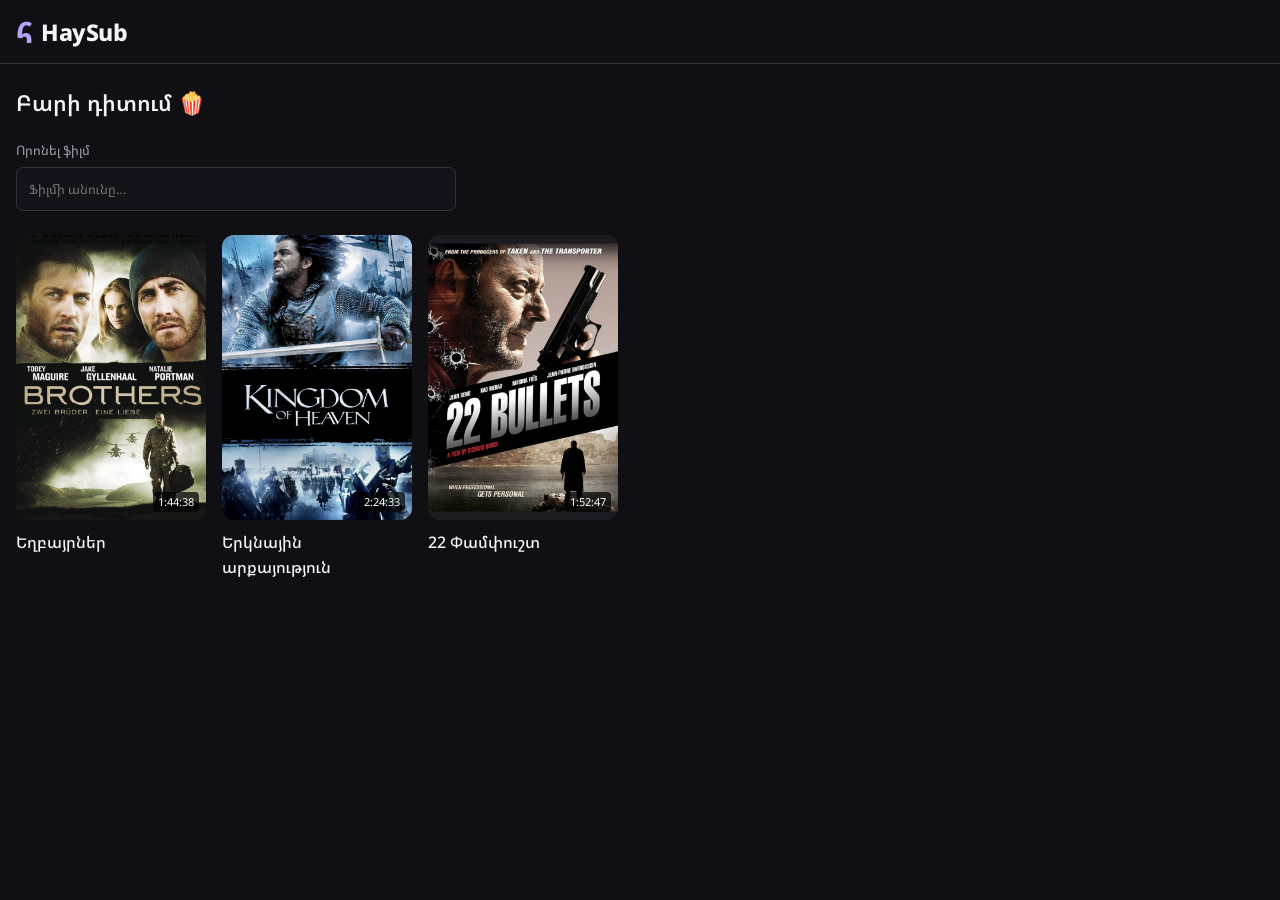
==== catalog-site/index.html @ b4ad7a3d "up" ====
<!doctype html>
<html lang="hy">
<head><meta charset="utf-8"><meta name="viewport" content="width=device-width,initial-scale=1"><meta name="referrer" content="no-referrer"><title>HaySub — Ֆիլմեր հայերեն ենթագրերով</title><link rel="icon" href="assets/site-planet.png"><link rel="stylesheet" href="assets/style.css"><link rel="stylesheet" href="assets/viewer.css"><link rel="stylesheet" href="catalog.css"></head>
<body class="public-viewer">
<header class="viewer-header"><a class="brand" href="./">հ<span>HaySub</span></a></header>
<main><h1>Բարի դիտում 🍿</h1><label class="catalog-search">Որոնել ֆիլմ<input id="search" type="search" placeholder="Ֆիլմի անունը…" autocomplete="off"></label><p id="catalog-status" class="notice" role="status">Բեռնվում են ֆիլմերը…</p><section aria-label="Ֆիլմեր"><div id="public-videos" class="movie-grid"></div></section><noscript>Ֆիլմերը դիտելու համար միացրու JavaScript-ը։</noscript></main>
<script src="assets/playback-progress.js"></script><script src="catalog-model.js"></script><script src="catalog.js"></script></body></html>
---- catalog-site/assets/style.css ----
@import url('https://fonts.googleapis.com/css2?family=Noto+Sans+Armenian:wght@400;500;600;700;800&display=swap');
.workspace{padding-bottom:40px}.workspace>.file-translator{margin-top:0}
.translation-library{margin-top:24px;min-width:0}.translation-library h2{font-size:22px;margin:0}.library-heading{display:flex;align-items:center;justify-content:space-between;gap:16px}.library-heading .section-label{margin-bottom:12px}#library-search{display:block;width:100%;margin-top:8px}.saved-translation{display:grid;grid-template-columns:minmax(0,1fr) auto;gap:16px;border-top:1px solid var(--line);padding:20px 0}.saved-translation-body{min-width:0;overflow-wrap:anywhere}.saved-translation h3{margin:0 0 8px;font-size:16px}.saved-translation p{margin:4px 0}.saved-translation-actions{display:flex;gap:10px;align-items:center;flex-wrap:wrap}.saved-translation-actions a{text-decoration:none}.library-rename{grid-column:1/-1;display:flex;align-items:end;gap:12px;flex-wrap:wrap}.library-rename label{flex:1;min-width:180px}.library-rename input{display:block;width:100%;margin-top:8px}.library-rename p{flex-basis:100%;min-height:0}.translation-library [hidden]{display:none!important}@media(max-width:650px){.saved-translation{grid-template-columns:minmax(0,1fr)}.library-rename{grid-column:1}.translation-library h2{font-size:18px}}
.file-translator{min-width:0;max-width:100%;overflow-wrap:anywhere}.file-translation-form>*{min-width:0}.file-translation-form input[type=file]{min-width:0;max-width:100%;overflow:hidden}#file-translation-name,#file-translation-status{overflow-wrap:anywhere;max-width:100%}
.file-translator{margin-top:32px}.file-translator h2{font-size:22px;font-weight:600;margin:0 0 12px}.file-translation-form{display:grid;grid-template-columns:minmax(0,1fr) minmax(180px,260px);gap:20px;align-items:end;margin-top:20px}.file-translation-form input{display:block;width:100%;margin-top:8px}.file-translation-form .primary{margin-top:0}.file-translator progress{display:block;width:100%;height:10px;margin-top:20px;accent-color:var(--accent)}.file-translation-actions{display:flex;gap:12px;align-items:center;flex-wrap:wrap}.file-translation-actions a{text-decoration:none;display:inline-block}.file-translator [hidden]{display:none!important}@media(max-width:650px){.file-translation-form{grid-template-columns:1fr}.file-translator h2{font-size:18px}}
:root{color-scheme:dark;--bg:#101014;--panel:#1b1b22;--line:#34343f;--muted:#A3A0B0;--accent:#B7A2F3;--text:#F5F3FA}*{box-sizing:border-box}body{margin:0;background:var(--bg);color:var(--text);font-family:'Noto Sans Armenian',Arial,sans-serif;font-size:14px}header{height:88px;border-bottom:1px solid var(--line);display:flex;align-items:center;gap:35px;padding:0 5%}.brand{display:flex;align-items:center;gap:12px;font-size:34px;color:var(--accent);text-decoration:none;font-weight:800}.brand span{font-size:25px;color:var(--text);letter-spacing:-1px}.brand sup{font-size:9px;border:1px solid #50465f;padding:3px 6px;letter-spacing:1px}.header-note{color:var(--muted);font-size:12px}.local{margin-left:auto;font-size:10px;letter-spacing:1.5px;color:var(--accent)}main{max-width:1400px;margin:auto;padding:48px 5% 0}.eyebrow{font-size:10px;letter-spacing:2px;color:var(--accent);margin-bottom:18px}h1{font-size:clamp(32px,4vw,52px);line-height:1.3;letter-spacing:-1.5px;margin:0 0 18px}h1 span{color:var(--accent)}.intro p{color:var(--muted);line-height:1.9;margin-bottom:35px}.layout{display:grid;grid-template-columns:minmax(0,1fr) 280px;gap:24px}.panel{border:1px solid var(--line);border-radius:14px;background:var(--panel);padding:24px}.section-label{font-size:10px;letter-spacing:1.4px;color:var(--accent);margin-bottom:24px}.section-label span{color:var(--muted);margin-left:10px}label{display:block;color:var(--muted);font-size:12px}input,select,button{font:inherit}input,select{background:#131319;border:1px solid var(--line);color:var(--text);border-radius:7px;padding:12px}input:focus,select:focus{outline:2px solid var(--accent)}.url-field{display:flex;align-items:center;background:#131319;border:1px solid var(--line);border-radius:8px;margin:10px 0 16px;padding-left:16px;gap:10px}.url-field input{border:0;min-width:0;width:100%;padding:16px}.url-field span{color:var(--muted);font-size:22px}.upload{display:flex;gap:15px;align-items:center;border:1px dashed #4b4658;border-radius:8px;padding:18px;cursor:pointer}.upload-icon{color:var(--accent);font-size:24px}.upload strong{display:block;font-size:12px;font-weight:500}.upload small{display:block;color:var(--muted);font-size:10px;margin-top:5px}.file-badge{margin-left:auto;font-size:9px;color:var(--muted);border:1px solid #474051;border-radius:4px;padding:8px}.hint{color:var(--muted);font-size:11px;line-height:1.8}.primary{display:flex;justify-content:space-between;width:100%;background:var(--accent);border:0;border-radius:8px;padding:16px 20px;color:#211a33;font-weight:700;cursor:pointer;margin-top:20px}.primary:disabled{opacity:.5}.notice{font-size:12px;line-height:1.8;padding:14px 2px;color:var(--muted);min-height:50px}.notice.error{color:#ffb49f}.watch{padding:0;overflow:hidden}.watch-heading{display:flex;justify-content:space-between;padding:20px}.watch-heading .section-label{margin:0}#progress{font-size:10px;color:var(--muted)}.screen{aspect-ratio:16/9;min-height:210px;background:radial-gradient(ellipse at 50% 80%,#2b253b,#121217 65%);position:relative}#player{position:absolute;inset:0;width:100%;height:100%}#empty{text-align:center;position:absolute;inset:0;display:flex;flex-direction:column;align-items:center;justify-content:center}.play-symbol{width:58px;height:58px;display:grid;place-items:center;border:1px solid #514763;border-radius:50%;color:var(--accent);font-size:31px;margin-bottom:12px}#empty h2{font-size:16px;font-weight:500}#empty p{color:var(--muted);font-size:11px}.subtitle-area{min-height:125px;padding:25px 20px;text-align:center;background:#15131c;border-bottom:1px solid var(--line);display:flex;flex-direction:column;justify-content:center;gap:10px}#subtitle{font-size:24px;white-space:pre-line;line-height:1.6}#original{font-size:14px;color:var(--muted);white-space:pre-line}.controls{padding:20px;display:flex;gap:18px;align-items:center;flex-wrap:wrap}.controls label{display:flex;gap:8px;align-items:center;font-size:10px}.controls select{padding:7px;max-width:180px;font-size:11px}.controls input[type=range]{width:75px;accent-color:var(--accent);padding:0}.controls input[type=number]{width:65px;padding:7px}.under-controls{padding:0 20px 20px;display:flex;justify-content:space-between;gap:10px;align-items:center;font-size:9px;color:var(--muted)}.secondary{border:1px solid #514660;background:transparent;color:var(--accent);border-radius:6px;padding:8px;cursor:pointer;font-size:10px}.transcript{margin-top:20px}summary{cursor:pointer;font-size:12px}summary span{float:right;font-size:10px;color:var(--muted)}#transcript{max-height:360px;overflow:auto}.cue{display:flex;gap:18px;border-top:1px solid var(--line);padding:14px 0;line-height:1.8;font-size:12px}.cue button{align-self:flex-start;color:var(--accent);background:transparent;border:0;cursor:pointer}.cue p{margin:0;white-space:pre-line}.history .section-label{margin-bottom:15px}.history button{display:block;width:100%;text-align:left;background:#23212b;border:1px solid var(--line);border-radius:8px;color:var(--text);padding:12px;margin-top:10px;cursor:pointer}.history small{display:block;color:var(--muted);font-size:10px;margin-top:6px}.aside-note{padding:30px 12px;color:var(--muted)}.aside-note>span{font-size:50px;color:#78658f}.aside-note h3{color:var(--text);font-size:14px;font-weight:500}.aside-note p{font-size:12px;line-height:1.9}.aside-note small{font-size:9px;letter-spacing:1px}footer{display:flex;gap:20px;padding:35px 0;margin-top:40px;border-top:1px solid var(--line);color:var(--muted);font-size:10px}footer span:last-child{margin-left:auto}@media(max-width:900px){.layout{grid-template-columns:1fr}aside{display:none}.header-note{display:none}}@media(max-width:560px){header{height:70px}.local{font-size:8px}main{padding-top:30px}.panel{padding:18px}.watch{padding:0}.file-badge{display:none}.controls{gap:12px}.under-controls{align-items:start}summary span{display:none}footer span:last-child{display:none}.watch-heading{padding:16px}.section-label{font-size:9px}}

.library-delete{color:#ffb4ab;border-color:#84504f}.library-delete:hover{background:#48292e}.library-delete-confirm{width:min(560px,calc(100% - 32px));max-height:calc(100dvh - 48px);overflow:auto;margin:auto;color:var(--text);padding:24px;border:1px solid #694147;border-radius:10px;background:#251d24}.library-delete-confirm h4{margin:0 0 10px;font-size:16px}.library-delete-confirm p{line-height:1.8;overflow-wrap:anywhere;color:var(--muted)}.library-delete-actions{display:flex;justify-content:flex-end;gap:12px;margin-top:18px}.library-delete-actions button{font-size:12px;padding:10px 18px}.library-delete-actions .library-delete{background:#a63845;border-color:#a63845;color:#fff}.library-delete-actions .library-delete:hover{background:#bb4351}.library-delete-confirm .library-delete-error{color:#ffb4ab;margin-bottom:0}.library-delete-error:empty{display:none}.library-delete-actions button:disabled{opacity:.6;cursor:wait}


.library-delete-confirm::backdrop{background:rgba(0,0,0,.65);backdrop-filter:blur(3px)}

#library-import .primary{white-space:nowrap;font-size:12px;gap:12px}
.file-translator.panel{padding:18px 24px}.file-translator .section-label{margin-bottom:10px}.file-translator h2{font-size:20px;margin-bottom:0}.file-translator>.hint{margin:8px 0}.file-translator .file-translation-form{grid-template-columns:minmax(0,1fr) auto;gap:12px;margin-top:12px}.file-translator .file-translation-form input{margin-top:6px;padding:9px 12px}.file-translator .file-translation-form .primary{width:auto;gap:24px;padding:11px 16px;font-size:12px;min-height:40px}.file-translator .notice{min-height:0;padding:0;margin:10px 0 0}.file-translator>.hint:empty{display:none}.file-translator progress{margin-top:12px}.file-translator .file-translation-actions:has(>:not([hidden])){margin-top:10px}@media(max-width:650px){.file-translator.panel{padding:16px}.file-translator .file-translation-form{grid-template-columns:1fr}.file-translator .file-translation-form .primary{justify-self:start}.file-translator h2{font-size:18px}}
.translation-heading{display:flex;align-items:flex-start;justify-content:space-between;gap:16px}.translation-heading>button{flex-shrink:0}.translation-library{width:min(1080px,calc(100% - 32px));max-height:calc(100dvh - 48px);margin:auto;color:var(--text);overflow:auto;overscroll-behavior:contain}.translation-library::backdrop{background:rgba(0,0,0,.65);backdrop-filter:blur(3px)}.translation-library .library-heading{margin-bottom:24px}.library-dialog-actions{display:flex;gap:10px;flex-shrink:0}@media(max-width:650px){.translation-heading,.translation-library .library-heading{flex-direction:column}.translation-heading{margin-bottom:12px}.translation-heading h2{margin-bottom:0}.translation-library{padding:18px}.saved-translation-actions>*{max-width:100%}}

.library-toggle{display:flex;align-items:center;justify-content:space-between;gap:12px;width:100%;margin-top:14px;padding:10px 0 0;border:0;border-top:1px solid var(--line);background:transparent;color:var(--accent);font-size:12px;text-align:left;cursor:pointer}.library-toggle:focus-visible{outline:2px solid var(--accent);outline-offset:4px}.library-arrow{font-size:18px;line-height:1;transition:transform .15s}.library-toggle[aria-expanded=true] .library-arrow{transform:rotate(180deg)}.file-translator>.translation-library{position:static;width:100%;max-height:420px;max-height:min(420px,60dvh);margin:12px 0 0;padding:16px;border-radius:8px;background:#15151b}.file-translator>.translation-library .library-heading{margin-bottom:12px}.file-translator>.translation-library h2{font-size:16px}

.file-complete-dialog{width:min(440px,calc(100% - 32px));padding:24px;border:1px solid var(--line);border-radius:12px;background:var(--panel);color:var(--text)}.file-complete-dialog::backdrop{background:#0009}.file-complete-dialog h3{margin:0 0 12px}.file-complete-dialog p{font-size:13px;line-height:1.7;margin:0 0 18px}.file-complete-actions{display:flex;justify-content:flex-end;align-items:center;gap:12px;flex-wrap:wrap}.file-complete-actions a{text-decoration:none}.file-complete-actions button{min-width:72px}

.library-toggle{margin-top:16px;padding:12px 14px;border:1px solid #3c354e;border-radius:10px;background:linear-gradient(110deg,#272231,#201e28);color:#e5dcfa;font-weight:500;transition:background .15s,border-color .15s}.library-toggle:hover{background:#30283f;border-color:#85709f}.library-toggle-label{display:flex;align-items:center;gap:10px;line-height:1.6}.library-history-icon{flex-shrink:0;color:var(--accent)}.library-arrow{display:grid;place-items:center;flex-shrink:0;width:28px;height:28px;border:1px solid #514460;border-radius:8px;background:#342b43;color:#d8c8f4}.library-toggle[aria-expanded=true]{border-color:#85709f;background:#2b2438}
---- catalog-site/assets/viewer.css ----
.public-viewer [hidden]{display:none!important}
.viewer-header{height:64px;padding:0 16px;gap:16px}
.viewer-header .brand{gap:8px;font-size:28px}
.viewer-header .brand span{font-size:23px;letter-spacing:-.5px}
.viewer-header .brand sup{font-size:8px;font-weight:500;letter-spacing:.4px;padding:2px 5px;color:var(--muted);border-color:var(--line);border-radius:4px}
.public-viewer main{padding:24px 16px 48px}
.public-viewer h1{font-size:22px;font-weight:600;line-height:1.4;letter-spacing:0;margin:0;white-space:nowrap}
.public-viewer section{margin-top:24px}
.movie-grid{display:grid;grid-template-columns:repeat(2,minmax(0,1fr));gap:16px}
.movie-card{display:block;min-width:0;color:inherit;text-decoration:none;border-radius:12px}
.movie-thumbnail{position:relative;aspect-ratio:2/3;overflow:hidden;border-radius:12px;background:var(--panel)}
.movie-thumbnail img{width:100%;height:100%;display:block;object-fit:contain}
.movie-card h3{display:-webkit-box;-webkit-box-orient:vertical;-webkit-line-clamp:2;line-clamp:2;overflow:hidden;overflow-wrap:anywhere;font-size:16px;line-height:1.6;font-weight:500;height:3.2em;margin:10px 0 0;transition:color .15s ease}
@media(hover:hover){.movie-card:hover h3{color:var(--accent)}}
.movie-card:focus-visible{outline:2px solid var(--accent);outline-offset:4px}
.viewer-header .brand:focus-visible{outline:2px solid var(--accent);outline-offset:4px;border-radius:4px}
.movie-duration{position:absolute;right:7px;bottom:8px;padding:2px 5px;border-radius:4px;background:rgba(0,0,0,.72);font-size:11px;line-height:1.4;color:#fff;font-variant-numeric:tabular-nums}
.movie-progress{position:absolute;bottom:0;left:0;right:0;height:3px;background:#0009}
.movie-progress>span{display:block;height:100%;background:var(--accent)}
.catalog-back{display:inline-block;color:var(--accent);text-decoration:none;margin-bottom:24px;min-height:32px}
.video-watch .secondary{font-size:12px;min-height:44px}
.video-watch .hint{font-size:12px}
.watch-page .video-watch{width:100%;max-width:1080px;min-width:0;margin:0 auto;padding:20px 16px 40px}
.watch-page .catalog-back{display:inline-flex;align-items:center;min-height:32px;margin:0 0 8px;line-height:1.5}
.watch-page .catalog-back:focus-visible{outline:2px solid var(--accent);outline-offset:4px;border-radius:4px}
.watch-page #watch-title{font-size:clamp(22px,3.5vw,32px);font-weight:600;line-height:1.45;letter-spacing:0;overflow-wrap:anywhere;margin:0 0 16px}
.watch-page #watch-status{min-height:0;margin:0 0 12px;padding:0;font-size:12px;line-height:1.6;overflow-wrap:anywhere}
.watch-page #watch-status[hidden]{display:none}
.watch-page #hosted-player{display:block;width:100%;max-width:100%;height:auto;aspect-ratio:auto 16/9;margin:0;object-fit:contain}
.watch-page #hosted-player[hidden]{display:none}
@media(max-width:560px){.watch-page .video-watch{padding-top:12px}}
@media(min-width:600px){.movie-grid{grid-template-columns:repeat(auto-fill,minmax(160px,1fr))}}
@media(min-width:1100px){.movie-grid{grid-template-columns:repeat(auto-fill,minmax(160px,190px))}}
@media(prefers-reduced-motion:reduce){.movie-card h3{transition:none}}
---- catalog-site/catalog.css ----
[hidden]{display:none!important}.catalog-search{display:block;max-width:440px;margin-top:22px;font-size:13px}.catalog-search input{display:block;width:100%;margin-top:8px}.static-controls{display:flex;gap:16px;align-items:end;flex-wrap:wrap;margin-top:16px}.static-controls label{font-size:13px}.static-controls select{display:block;margin-top:6px;padding:9px}.static-controls button{min-height:44px}#hosted-player{width:100%;background:#000;border-radius:10px;color-scheme:dark}#hosted-player::cue{font-family:Arial,"Noto Sans Armenian",sans-serif;color:#fff;background:rgba(0,0,0,.72)}#hosted-player:fullscreen{max-height:none;border-radius:0}.watch-page .hint{color:var(--muted);line-height:1.7;font-size:12px}#watch-status{font-size:13px;overflow-wrap:anywhere}.movie-duration{font-variant-numeric:tabular-nums}
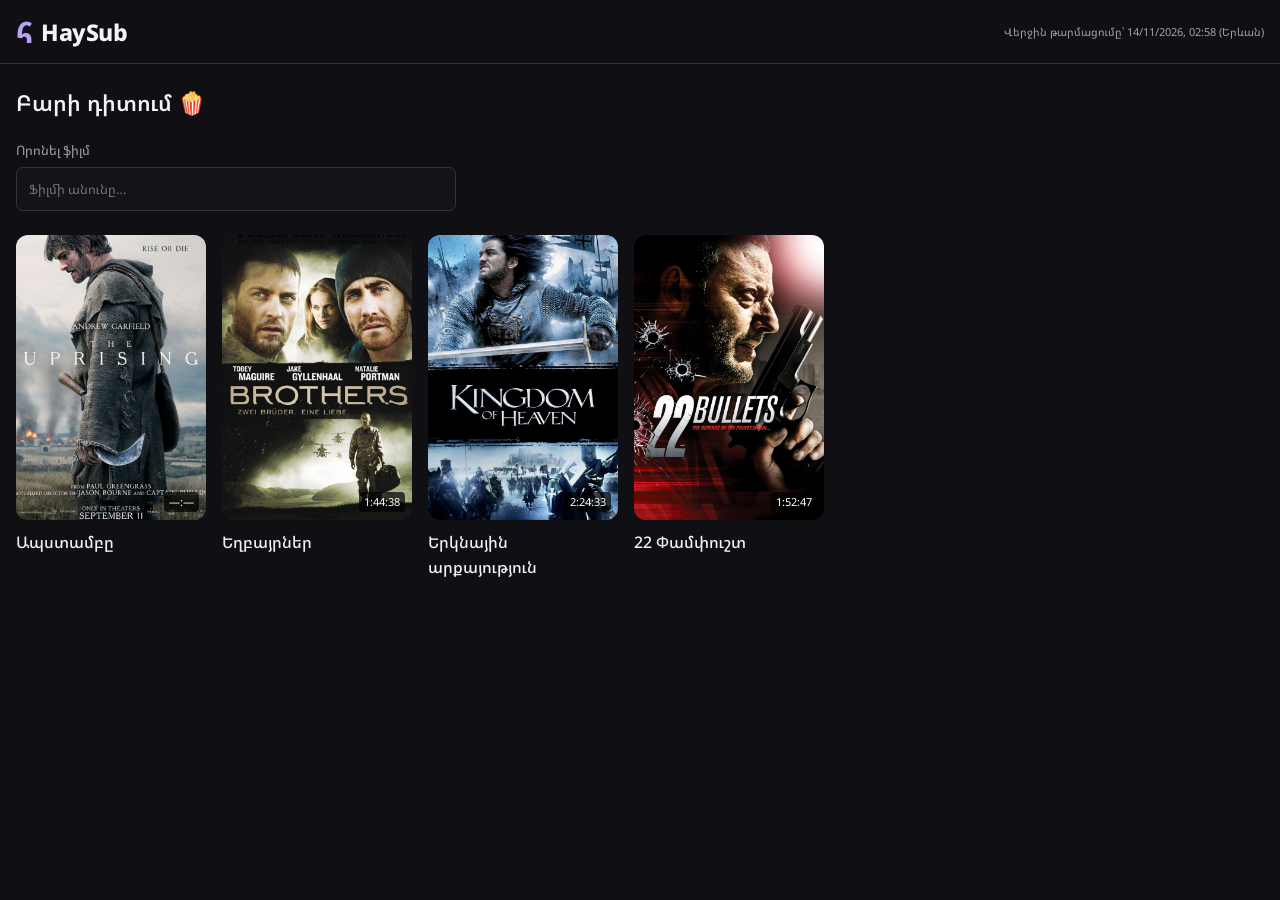
==== commit aaaa3014: "up" ====
--- a/catalog-site/index.html
+++ b/catalog-site/index.html
@@ -2,6 +2,6 @@
 <html lang="hy">
 <head><meta charset="utf-8"><meta name="viewport" content="width=device-width,initial-scale=1"><meta name="referrer" content="no-referrer"><title>HaySub — Ֆիլմեր հայերեն ենթագրերով</title><link rel="icon" href="assets/site-planet.png"><link rel="stylesheet" href="assets/style.css"><link rel="stylesheet" href="assets/viewer.css"><link rel="stylesheet" href="catalog.css"></head>
 <body class="public-viewer">
-<header class="viewer-header"><a class="brand" href="./">հ<span>HaySub</span></a></header>
+<header class="viewer-header"><a class="brand" href="./">հ<span>HaySub</span></a><time id="deployment-date" class="deployment-date" hidden></time></header>
 <main><h1>Բարի դիտում 🍿</h1><label class="catalog-search">Որոնել ֆիլմ<input id="search" type="search" placeholder="Ֆիլմի անունը…" autocomplete="off"></label><p id="catalog-status" class="notice" role="status">Բեռնվում են ֆիլմերը…</p><section aria-label="Ֆիլմեր"><div id="public-videos" class="movie-grid"></div></section><noscript>Ֆիլմերը դիտելու համար միացրու JavaScript-ը։</noscript></main>
-<script src="assets/playback-progress.js"></script><script src="catalog-model.js"></script><script src="catalog.js"></script></body></html>
+<script src="deployment-date.js"></script><script src="assets/playback-progress.js"></script><script src="catalog-model.js"></script><script src="catalog.js"></script></body></html>
--- a/catalog-site/catalog.css
+++ b/catalog-site/catalog.css
@@ -1 +1,3 @@
 [hidden]{display:none!important}.catalog-search{display:block;max-width:440px;margin-top:22px;font-size:13px}.catalog-search input{display:block;width:100%;margin-top:8px}.static-controls{display:flex;gap:16px;align-items:end;flex-wrap:wrap;margin-top:16px}.static-controls label{font-size:13px}.static-controls select{display:block;margin-top:6px;padding:9px}.static-controls button{min-height:44px}#hosted-player{width:100%;background:#000;border-radius:10px;color-scheme:dark}#hosted-player::cue{font-family:Arial,"Noto Sans Armenian",sans-serif;color:#fff;background:rgba(0,0,0,.72)}#hosted-player:fullscreen{max-height:none;border-radius:0}.watch-page .hint{color:var(--muted);line-height:1.7;font-size:12px}#watch-status{font-size:13px;overflow-wrap:anywhere}.movie-duration{font-variant-numeric:tabular-nums}
+
+.deployment-date{margin-left:auto;font-size:11px;line-height:1.6;color:var(--muted);text-align:right}.viewer-header:has(.deployment-date){height:auto;min-height:64px;flex-wrap:wrap;padding-top:12px;padding-bottom:12px}
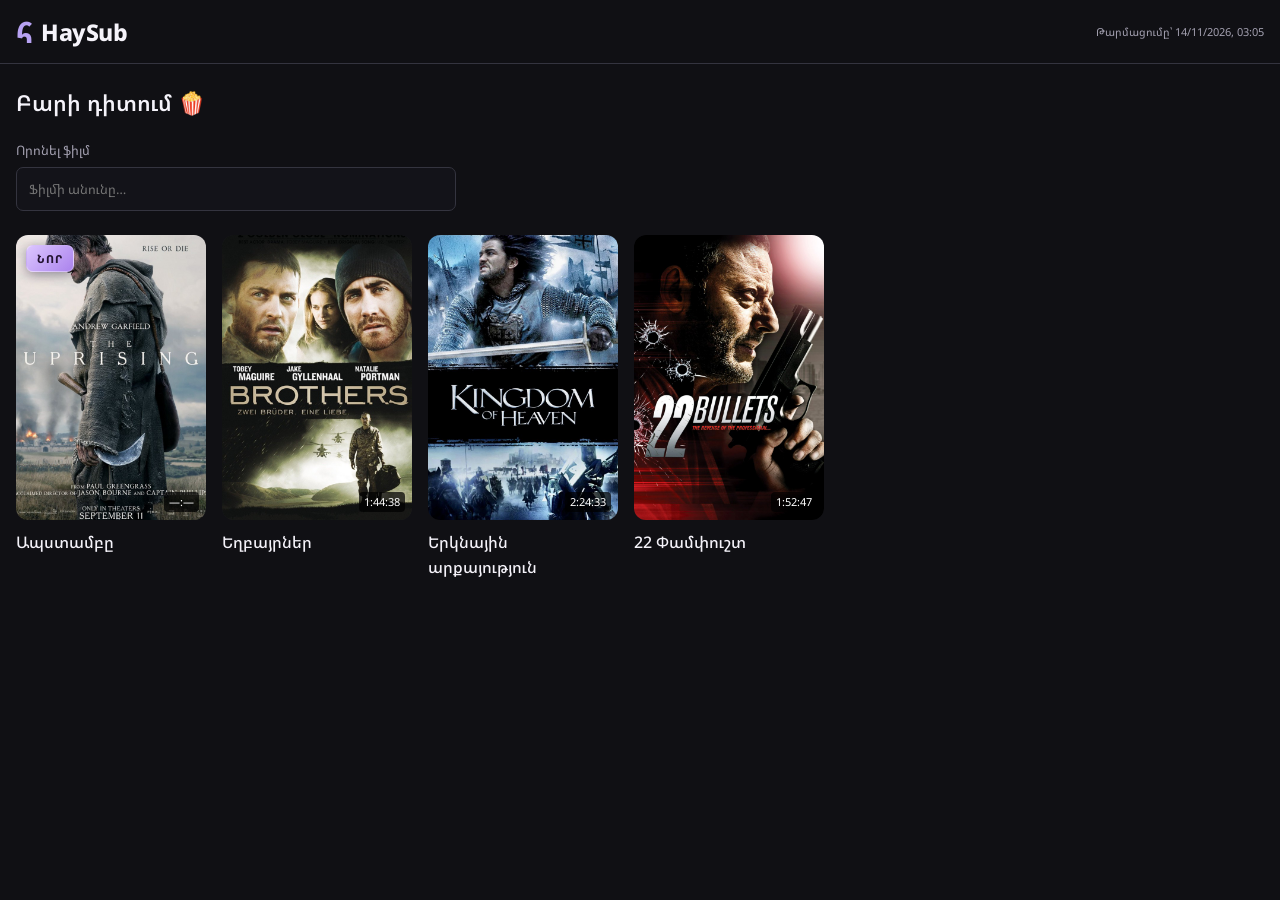
==== commit 06f33f5e: "up" ====
--- a/catalog-site/index.html
+++ b/catalog-site/index.html
@@ -1,7 +1,7 @@
 <!doctype html>
 <html lang="hy">
-<head><meta charset="utf-8"><meta name="viewport" content="width=device-width,initial-scale=1"><meta name="referrer" content="no-referrer"><title>HaySub — Ֆիլմեր հայերեն ենթագրերով</title><link rel="icon" href="assets/site-planet.png"><link rel="stylesheet" href="assets/style.css"><link rel="stylesheet" href="assets/viewer.css"><link rel="stylesheet" href="catalog.css"></head>
+<head><meta charset="utf-8"><meta name="viewport" content="width=device-width,initial-scale=1"><meta name="referrer" content="no-referrer"><title>HaySub — Ֆիլմեր հայերեն ենթագրերով</title><link rel="icon" href="assets/site-planet.png"><link rel="stylesheet" href="assets/style.css"><link rel="stylesheet" href="assets/viewer.css?v=new-badge-1"><link rel="stylesheet" href="catalog.css"></head>
 <body class="public-viewer">
 <header class="viewer-header"><a class="brand" href="./">հ<span>HaySub</span></a><time id="deployment-date" class="deployment-date" hidden></time></header>
 <main><h1>Բարի դիտում 🍿</h1><label class="catalog-search">Որոնել ֆիլմ<input id="search" type="search" placeholder="Ֆիլմի անունը…" autocomplete="off"></label><p id="catalog-status" class="notice" role="status">Բեռնվում են ֆիլմերը…</p><section aria-label="Ֆիլմեր"><div id="public-videos" class="movie-grid"></div></section><noscript>Ֆիլմերը դիտելու համար միացրու JavaScript-ը։</noscript></main>
-<script src="deployment-date.js"></script><script src="assets/playback-progress.js"></script><script src="catalog-model.js"></script><script src="catalog.js"></script></body></html>
+<script src="deployment-date.js"></script><script src="assets/playback-progress.js"></script><script src="catalog-model.js"></script><script src="catalog.js?v=new-badge-1"></script></body></html>
--- a/catalog-site/assets/viewer.css
+++ b/catalog-site/assets/viewer.css
@@ -32,3 +32,5 @@
 @media(min-width:600px){.movie-grid{grid-template-columns:repeat(auto-fill,minmax(160px,1fr))}}
 @media(min-width:1100px){.movie-grid{grid-template-columns:repeat(auto-fill,minmax(160px,190px))}}
 @media(prefers-reduced-motion:reduce){.movie-card h3{transition:none}}
+
+.movie-new-badge{position:absolute;top:10px;left:10px;display:inline-flex;align-items:center;padding:5px 10px;border:1px solid #ffffff45;border-radius:7px;background:linear-gradient(135deg,#dcc6ff,#ab83ed);box-shadow:0 3px 12px #130b2b66;color:#241432;font-size:11px;font-weight:800;letter-spacing:1px;line-height:1.4;pointer-events:none}
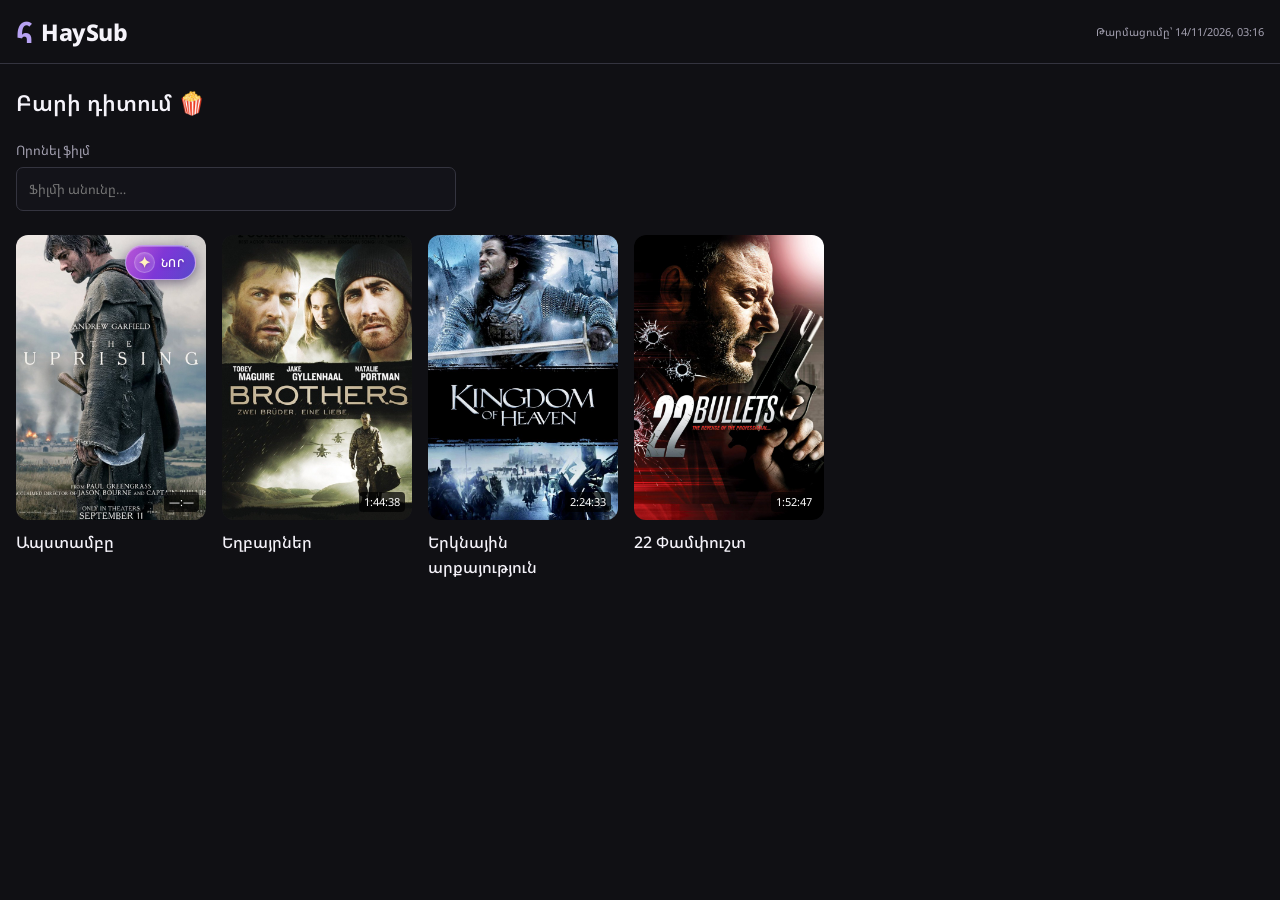
==== commit 8dd61e9c: "up" ====
--- a/catalog-site/index.html
+++ b/catalog-site/index.html
@@ -4,4 +4,4 @@
 <body class="public-viewer">
 <header class="viewer-header"><a class="brand" href="./">հ<span>HaySub</span></a><time id="deployment-date" class="deployment-date" hidden></time></header>
 <main><h1>Բարի դիտում 🍿</h1><label class="catalog-search">Որոնել ֆիլմ<input id="search" type="search" placeholder="Ֆիլմի անունը…" autocomplete="off"></label><p id="catalog-status" class="notice" role="status">Բեռնվում են ֆիլմերը…</p><section aria-label="Ֆիլմեր"><div id="public-videos" class="movie-grid"></div></section><noscript>Ֆիլմերը դիտելու համար միացրու JavaScript-ը։</noscript></main>
-<script src="deployment-date.js"></script><script src="assets/playback-progress.js"></script><script src="catalog-model.js"></script><script src="catalog.js?v=new-badge-1"></script></body></html>
+<script src="deployment-date.js"></script><script src="assets/playback-progress.js?v=opened-badges-1"></script><script src="catalog-model.js"></script><script src="catalog.js?v=opened-badges-1"></script></body></html>
--- a/catalog-site/assets/viewer.css
+++ b/catalog-site/assets/viewer.css
@@ -33,4 +33,6 @@
 @media(min-width:1100px){.movie-grid{grid-template-columns:repeat(auto-fill,minmax(160px,190px))}}
 @media(prefers-reduced-motion:reduce){.movie-card h3{transition:none}}
 
-.movie-new-badge{position:absolute;top:10px;left:10px;display:inline-flex;align-items:center;padding:5px 10px;border:1px solid #ffffff45;border-radius:7px;background:linear-gradient(135deg,#dcc6ff,#ab83ed);box-shadow:0 3px 12px #130b2b66;color:#241432;font-size:11px;font-weight:800;letter-spacing:1px;line-height:1.4;pointer-events:none}
+.movie-new-badge{position:absolute;z-index:1;top:10px;right:10px;display:inline-flex;align-items:center;gap:6px;isolation:isolate;overflow:hidden;padding:6px 11px 6px 8px;border:1px solid #ffffff80;border-radius:999px;background:linear-gradient(120deg,#ac38cf 0%,#7937d7 55%,#5141c7 100%);box-shadow:0 3px 12px #170a3780,inset 0 1px 0 #ffffff45;color:#fff;font-family:"Noto Sans Armenian",sans-serif;font-size:11px;font-weight:600;letter-spacing:.3px;line-height:1.4;text-shadow:0 1px 3px #3b146a66;pointer-events:none}
+.movie-new-badge::before{content:"✦";display:grid;place-items:center;width:19px;height:19px;border:1px solid #ffffff38;border-radius:50%;background:#ffffff20;color:#fff3bc;font-size:15px;line-height:1;letter-spacing:0;box-shadow:inset 0 1px 2px #ffffff25}
+.movie-new-badge::after{content:"";position:absolute;z-index:-1;inset:0;background:linear-gradient(115deg,#ffffff28,transparent 48%,#ffffff0a);pointer-events:none}
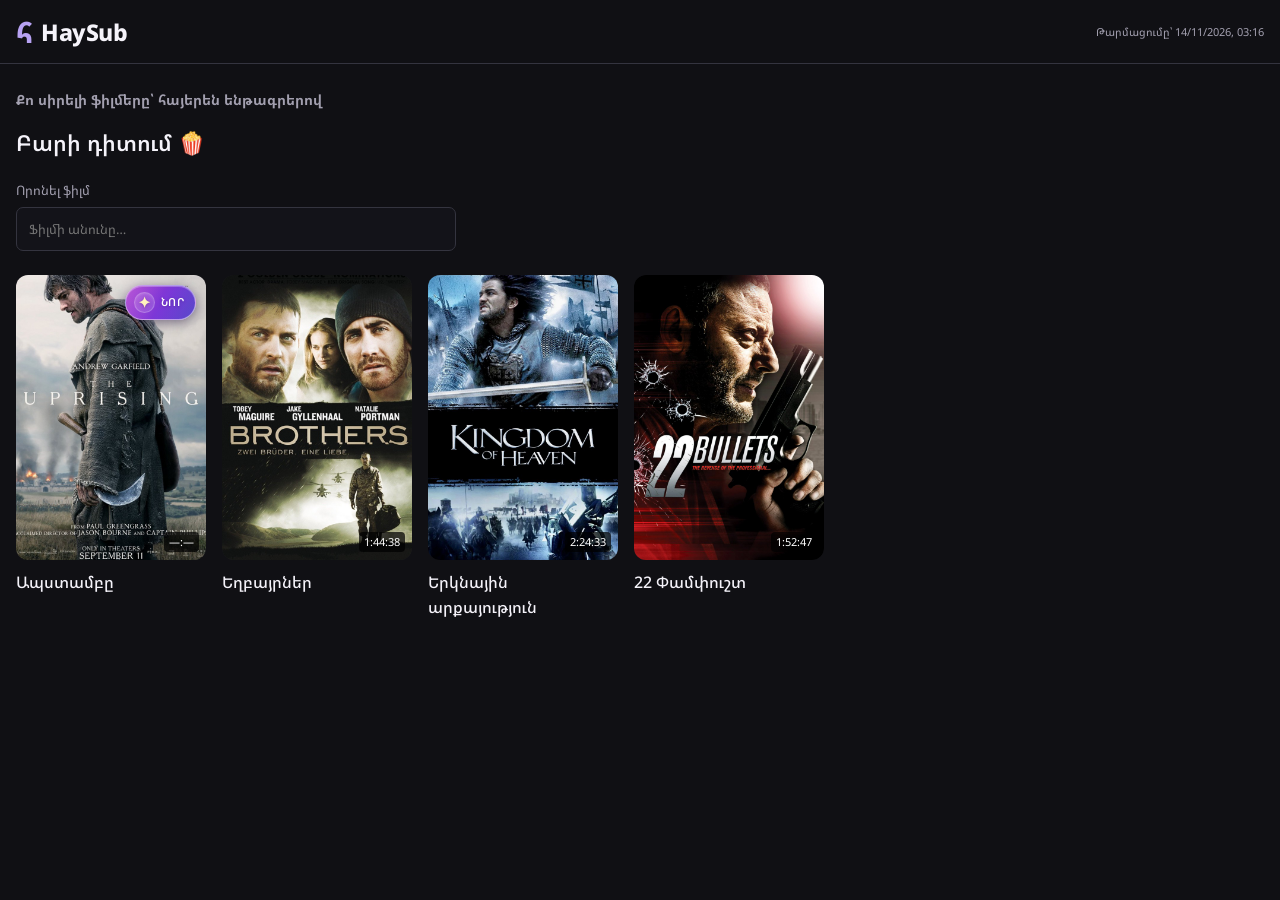
==== commit ba03ea9a: "up" ====
--- a/catalog-site/index.html
+++ b/catalog-site/index.html
@@ -3,5 +3,5 @@
 <head><meta charset="utf-8"><meta name="viewport" content="width=device-width,initial-scale=1"><meta name="referrer" content="no-referrer"><title>HaySub — Ֆիլմեր հայերեն ենթագրերով</title><link rel="icon" href="assets/site-planet.png"><link rel="stylesheet" href="assets/style.css"><link rel="stylesheet" href="assets/viewer.css?v=new-badge-1"><link rel="stylesheet" href="catalog.css"></head>
 <body class="public-viewer">
 <header class="viewer-header"><a class="brand" href="./">հ<span>HaySub</span></a><time id="deployment-date" class="deployment-date" hidden></time></header>
-<main><h1>Բարի դիտում 🍿</h1><label class="catalog-search">Որոնել ֆիլմ<input id="search" type="search" placeholder="Ֆիլմի անունը…" autocomplete="off"></label><p id="catalog-status" class="notice" role="status">Բեռնվում են ֆիլմերը…</p><section aria-label="Ֆիլմեր"><div id="public-videos" class="movie-grid"></div></section><noscript>Ֆիլմերը դիտելու համար միացրու JavaScript-ը։</noscript></main>
+<main><p class="catalog-intro"><strong>Քո սիրելի ֆիլմերը՝ հայերեն ենթագրերով</strong></p><h1>Բարի դիտում 🍿</h1><label class="catalog-search">Որոնել ֆիլմ<input id="search" type="search" placeholder="Ֆիլմի անունը…" autocomplete="off"></label><p id="catalog-status" class="notice" role="status">Բեռնվում են ֆիլմերը…</p><section aria-label="Ֆիլմեր"><div id="public-videos" class="movie-grid"></div></section><noscript>Ֆիլմերը դիտելու համար միացրու JavaScript-ը։</noscript></main>
 <script src="deployment-date.js"></script><script src="assets/playback-progress.js?v=opened-badges-1"></script><script src="catalog-model.js"></script><script src="catalog.js?v=opened-badges-1"></script></body></html>
--- a/catalog-site/assets/viewer.css
+++ b/catalog-site/assets/viewer.css
@@ -4,6 +4,7 @@
 .viewer-header .brand span{font-size:23px;letter-spacing:-.5px}
 .viewer-header .brand sup{font-size:8px;font-weight:500;letter-spacing:.4px;padding:2px 5px;color:var(--muted);border-color:var(--line);border-radius:4px}
 .public-viewer main{padding:24px 16px 48px}
+.public-viewer .catalog-intro{margin:0 0 16px;color:var(--muted);font-size:14px;line-height:1.7}
 .public-viewer h1{font-size:22px;font-weight:600;line-height:1.4;letter-spacing:0;margin:0;white-space:nowrap}
 .public-viewer section{margin-top:24px}
 .movie-grid{display:grid;grid-template-columns:repeat(2,minmax(0,1fr));gap:16px}
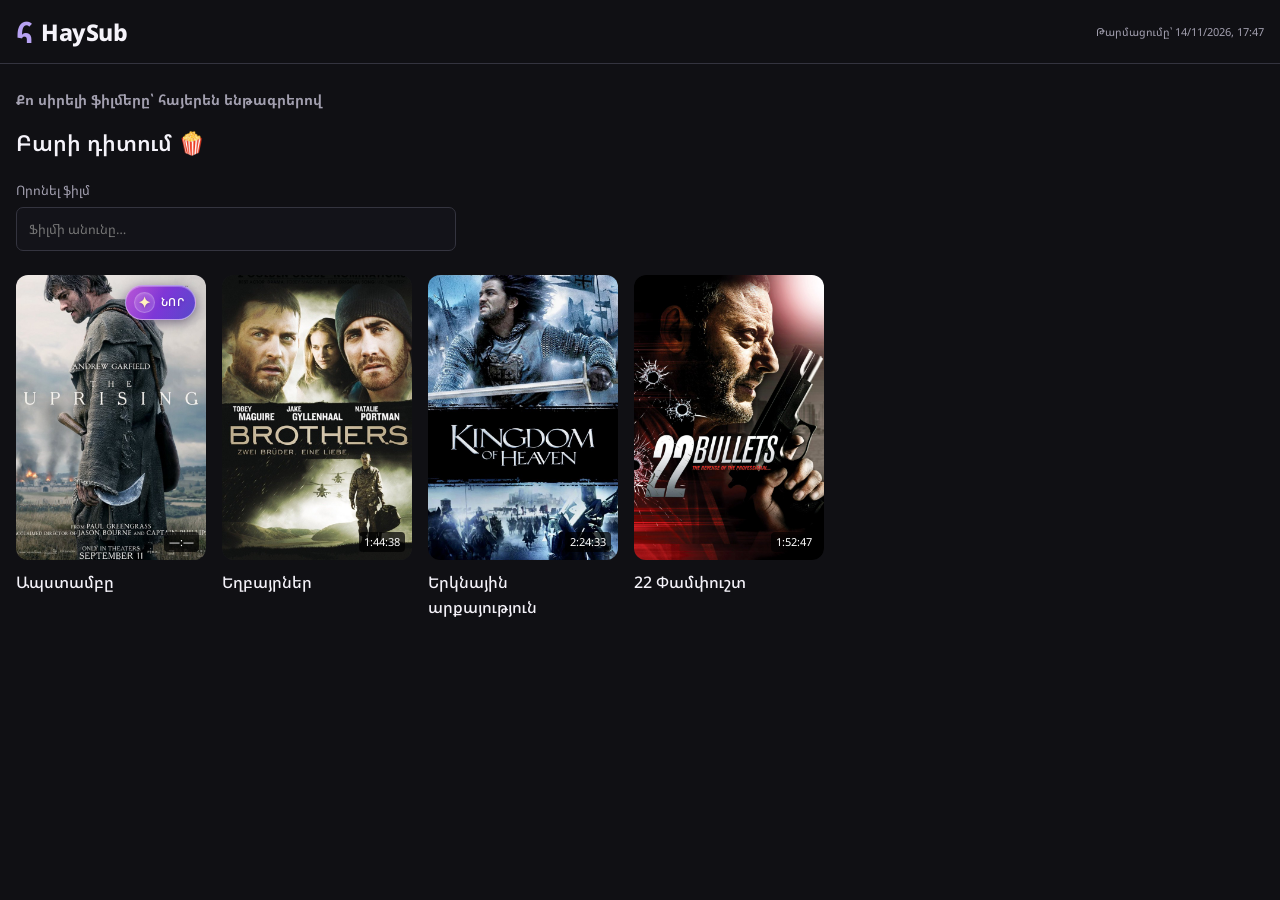
==== commit e1132648: "up" ====
--- a/catalog-site/index.html
+++ b/catalog-site/index.html
@@ -1,6 +1,15 @@
 <!doctype html>
 <html lang="hy">
-<head><meta charset="utf-8"><meta name="viewport" content="width=device-width,initial-scale=1"><meta name="referrer" content="no-referrer"><title>HaySub — Ֆիլմեր հայերեն ենթագրերով</title><link rel="icon" href="assets/site-planet.png"><link rel="stylesheet" href="assets/style.css"><link rel="stylesheet" href="assets/viewer.css?v=new-badge-1"><link rel="stylesheet" href="catalog.css"></head>
+<head>
+<!-- Google tag (gtag.js) -->
+<script async src="https://www.googletagmanager.com/gtag/js?id=G-4WL5DHPQYF"></script>
+<script>
+  window.dataLayer = window.dataLayer || [];
+  function gtag(){dataLayer.push(arguments);}
+  gtag('js', new Date());
+  gtag('config', 'G-4WL5DHPQYF');
+</script>
+<meta charset="utf-8"><meta name="viewport" content="width=device-width,initial-scale=1"><meta name="referrer" content="no-referrer"><title>HaySub — Ֆիլմեր հայերեն ենթագրերով</title><link rel="icon" href="assets/site-planet.png"><link rel="stylesheet" href="assets/style.css"><link rel="stylesheet" href="assets/viewer.css?v=new-badge-1"><link rel="stylesheet" href="catalog.css"></head>
 <body class="public-viewer">
 <header class="viewer-header"><a class="brand" href="./">հ<span>HaySub</span></a><time id="deployment-date" class="deployment-date" hidden></time></header>
 <main><p class="catalog-intro"><strong>Քո սիրելի ֆիլմերը՝ հայերեն ենթագրերով</strong></p><h1>Բարի դիտում 🍿</h1><label class="catalog-search">Որոնել ֆիլմ<input id="search" type="search" placeholder="Ֆիլմի անունը…" autocomplete="off"></label><p id="catalog-status" class="notice" role="status">Բեռնվում են ֆիլմերը…</p><section aria-label="Ֆիլմեր"><div id="public-videos" class="movie-grid"></div></section><noscript>Ֆիլմերը դիտելու համար միացրու JavaScript-ը։</noscript></main>
